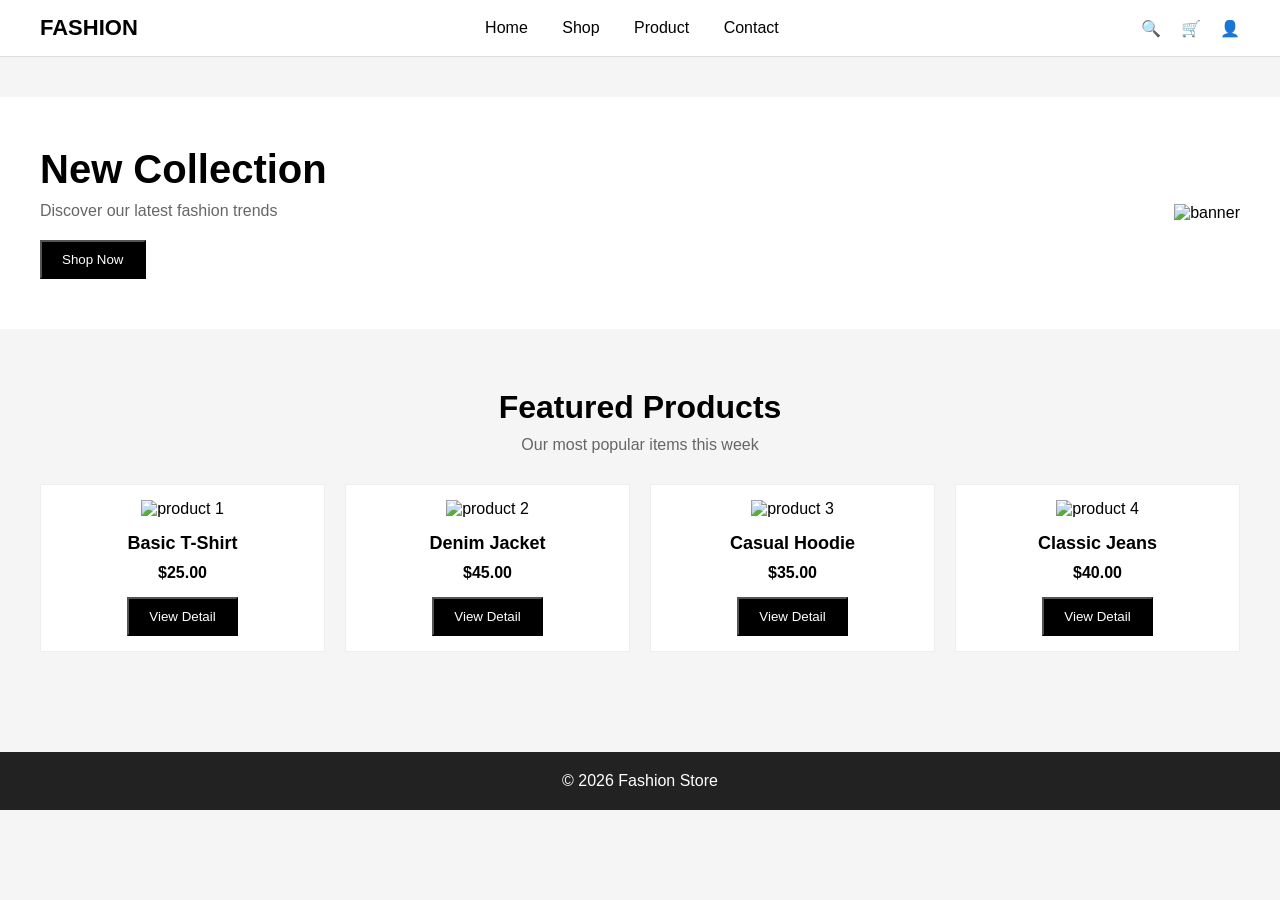
==== index.html @ ae7adffc "add featured products section on homepage" ====
<!DOCTYPE html>
<html lang="en">
<head>
  <meta charset="UTF-8">
  <meta name="viewport" content="width=device-width, initial-scale=1.0">
  <title>Fashion Store</title>

  <!-- CSS -->
  <link rel="stylesheet" href="./assets/css/base.css">
  <link rel="stylesheet" href="./assets/css/style.css">
  <link rel="stylesheet" href="./assets/css/user.css">
</head>

<body>

  <!-- HEADER -->
  <header class="header">
    <div class="container header-inner">
      <div class="logo">FASHION</div>

      <nav class="nav">
        <a href="#">Home</a>
        <a href="#">Shop</a>
        <a href="#">Product</a>
        <a href="#">Contact</a>
      </nav>

      <div class="header-actions">
        <span>🔍</span>
        <span>🛒</span>
        <span>👤</span>
      </div>
    </div>
  </header>

  <!-- MAIN -->
  <main class="main">

  <!-- HERO -->
  <section class="hero">
    <div class="container hero-inner">

      <div class="hero-text">
        <h1>New Collection</h1>
        <p>Discover our latest fashion trends</p>
        <button class="btn">Shop Now</button>
      </div>

      <div class="hero-image">
        <img src="https://via.placeholder.com/500x400" alt="banner">
      </div>

    </div>
  </section>

    <!-- FEATURED PRODUCTS -->
  <section class="featured-products">
    <div class="container">
      <div class="section-header">
        <h2>Featured Products</h2>
        <p>Our most popular items this week</p>
      </div>

      <div class="product-grid">
        <div class="product-card">
          <img src="https://via.placeholder.com/250x300" alt="product 1">
          <h3>Basic T-Shirt</h3>
          <p class="price">$25.00</p>
          <button class="btn">View Detail</button>
        </div>

        <div class="product-card">
          <img src="https://via.placeholder.com/250x300" alt="product 2">
          <h3>Denim Jacket</h3>
          <p class="price">$45.00</p>
          <button class="btn">View Detail</button>
        </div>

        <div class="product-card">
          <img src="https://via.placeholder.com/250x300" alt="product 3">
          <h3>Casual Hoodie</h3>
          <p class="price">$35.00</p>
          <button class="btn">View Detail</button>
        </div>

        <div class="product-card">
          <img src="https://via.placeholder.com/250x300" alt="product 4">
          <h3>Classic Jeans</h3>
          <p class="price">$40.00</p>
          <button class="btn">View Detail</button>
        </div>
      </div>
    </div>
  </section>

</main>

  <!-- FOOTER -->
  <footer class="footer">
    <div class="container">
      <p>© 2026 Fashion Store</p>
    </div>
  </footer>

  <!-- JS -->
  <script src="./assets/js/main.js"></script>

</body>
</html>
---- assets/css/base.css ----
* {
  margin: 0;
  padding: 0;
  box-sizing: border-box;
}

body {
  font-family: Arial, sans-serif;
  background: #f5f5f5;
}

.container {
  width: 1200px;
  margin: 0 auto;
}

a {
  text-decoration: none;
  color: inherit;
}
---- assets/css/style.css ----
/* HEADER */
.header {
  background: #fff;
  border-bottom: 1px solid #ddd;
}

.header-inner {
  display: flex;
  justify-content: space-between;
  align-items: center;
  padding: 15px 0;
}

.logo {
  font-weight: bold;
  font-size: 22px;
}

.nav a {
  margin: 0 15px;
  font-weight: 500;
}

.header-actions span {
  margin-left: 15px;
  cursor: pointer;
}

/* MAIN */
.main {
  min-height: 500px;
  padding: 40px 0;
}

/* FOOTER */
.footer {
  background: #222;
  color: #fff;
  text-align: center;
  padding: 20px 0;
}
---- assets/css/user.css ----
.hero {
  background: #fff;
  padding: 50px 0;
}

.hero-inner {
  display: flex;
  align-items: center;
  justify-content: space-between;
}

.hero-text h1 {
  font-size: 40px;
  margin-bottom: 10px;
}

.hero-text p {
  margin-bottom: 20px;
  color: #666;
}

.btn {
  padding: 10px 20px;
  background: black;
  color: white;
}

.hero-image img {
  width: 400px;
}

.featured-products {
  padding: 60px 0;
}

.section-header {
  text-align: center;
  margin-bottom: 30px;
}

.section-header h2 {
  font-size: 32px;
  margin-bottom: 10px;
}

.section-header p {
  color: #666;
}

.product-grid {
  display: grid;
  grid-template-columns: repeat(4, 1fr);
  gap: 20px;
}

.product-card {
  background: #fff;
  padding: 15px;
  text-align: center;
  border: 1px solid #eee;
}

.product-card img {
  width: 100%;
  margin-bottom: 15px;
}

.product-card h3 {
  font-size: 18px;
  margin-bottom: 10px;
}

.price {
  margin-bottom: 15px;
  font-weight: bold;
}
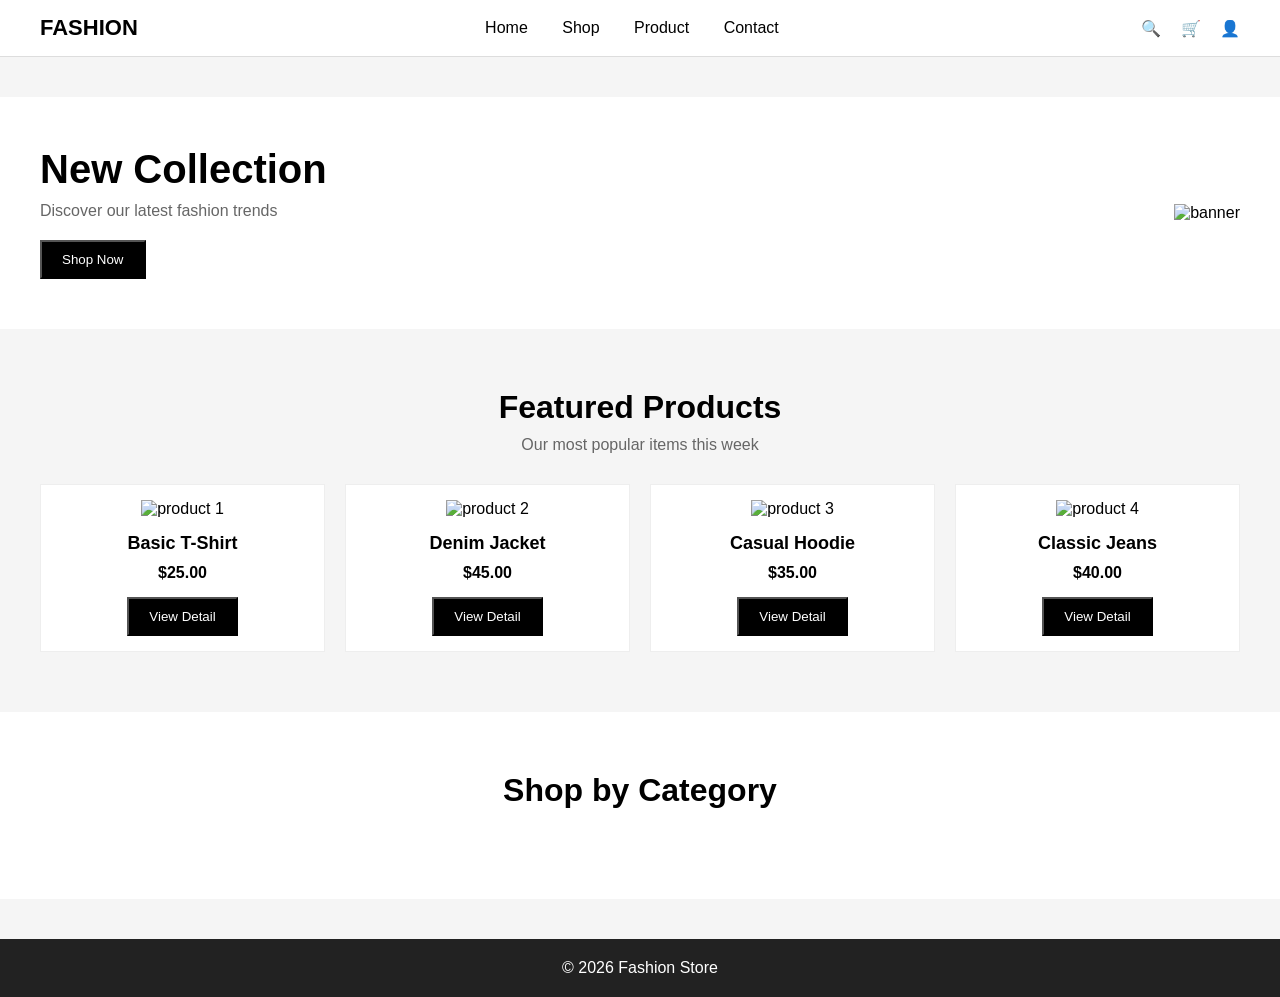
==== commit a91713bc: "add category section homepage" ====
--- a/index.html
+++ b/index.html
@@ -93,6 +93,41 @@
     </div>
   </section>
 
+  <!-- CATEGORY -->
+<section class="category">
+  <div class="container">
+
+    <div class="section-header">
+      <h2>Shop by Category</h2>
+    </div>
+
+    <div class="category-grid">
+
+      <div class="category-card">
+        <img src="https://via.placeholder.com/300x200" alt="">
+        <h3>Men</h3>
+      </div>
+
+      <div class="category-card">
+        <img src="https://via.placeholder.com/300x200" alt="">
+        <h3>Women</h3>
+      </div>
+
+      <div class="category-card">
+        <img src="https://via.placeholder.com/300x200" alt="">
+        <h3>Accessories</h3>
+      </div>
+
+      <div class="category-card">
+        <img src="https://via.placeholder.com/300x200" alt="">
+        <h3>Shoes</h3>
+      </div>
+
+    </div>
+
+  </div>
+</section>
+
 </main>
 
   <!-- FOOTER -->
--- a/assets/css/user.css
+++ b/assets/css/user.css
@@ -73,4 +73,33 @@
 .price {
   margin-bottom: 15px;
   font-weight: bold;
+}
+
+.category {
+  padding: 60px 0;
+  background: #fff;
+}
+
+.category-grid {
+  display: grid;
+  grid-template-columns: repeat(4, 1fr);
+  gap: 20px;
+}
+
+.category-card {
+  position: relative;
+  overflow: hidden;
+}
+
+.category-card img {
+  width: 100%;
+  display: block;
+}
+
+.category-card h3 {
+  position: absolute;
+  bottom: 10px;
+  left: 10px;
+  color: white;
+  font-size: 20px;
 }
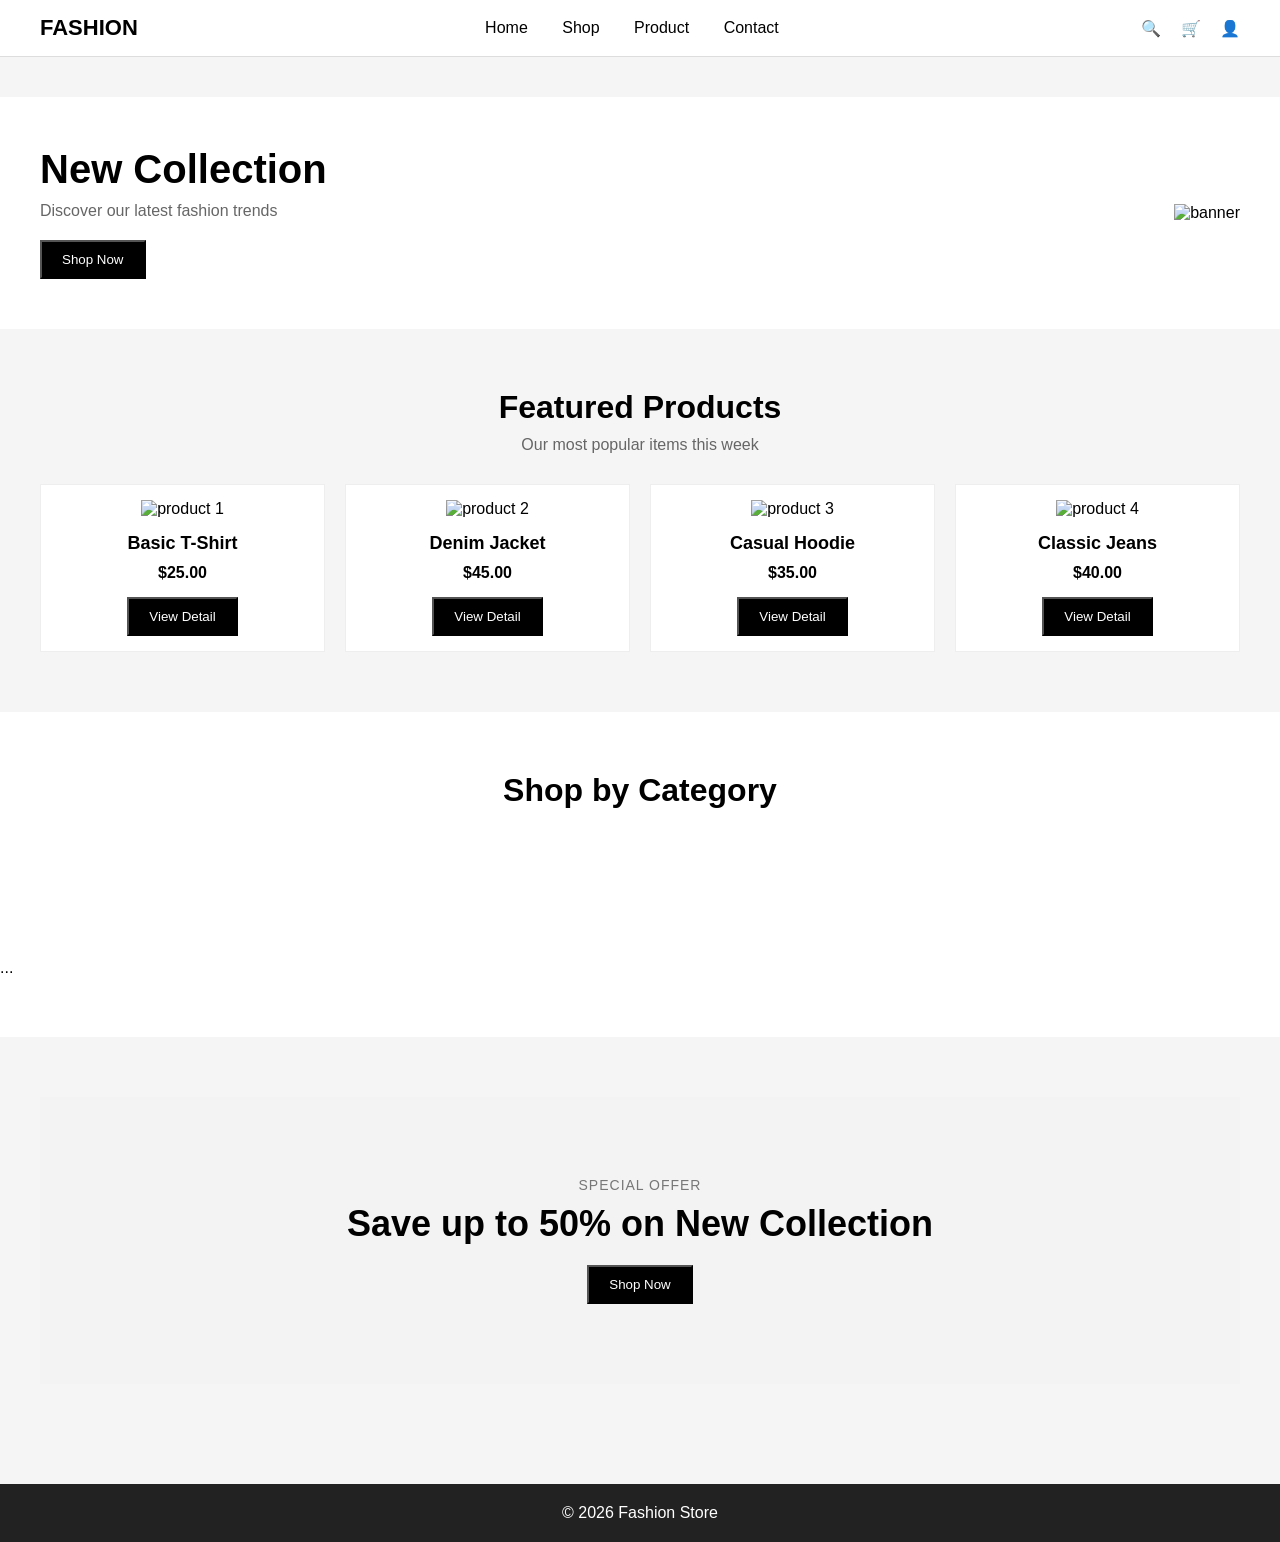
==== commit c5cc720f: "add promo banner section homepage" ====
--- a/index.html
+++ b/index.html
@@ -128,6 +128,23 @@
   </div>
 </section>
 
+<section class="category">
+  ...
+</section>
+
+<!-- PROMO BANNER -->
+<section class="promo-banner">
+  <div class="container">
+    <div class="promo-banner-inner">
+      <div class="promo-text">
+        <p class="promo-subtitle">Special Offer</p>
+        <h2>Save up to 50% on New Collection</h2>
+        <button class="btn">Shop Now</button>
+      </div>
+    </div>
+  </div>
+</section>
+
 </main>
 
   <!-- FOOTER -->
--- a/assets/css/user.css
+++ b/assets/css/user.css
@@ -102,4 +102,27 @@
   left: 10px;
   color: white;
   font-size: 20px;
+}
+
+.promo-banner {
+  padding: 60px 0;
+}
+
+.promo-banner-inner {
+  background: #f3f3f3;
+  padding: 80px 60px;
+  text-align: center;
+}
+
+.promo-subtitle {
+  color: #777;
+  margin-bottom: 10px;
+  font-size: 14px;
+  text-transform: uppercase;
+  letter-spacing: 1px;
+}
+
+.promo-banner h2 {
+  font-size: 36px;
+  margin-bottom: 20px;
 }
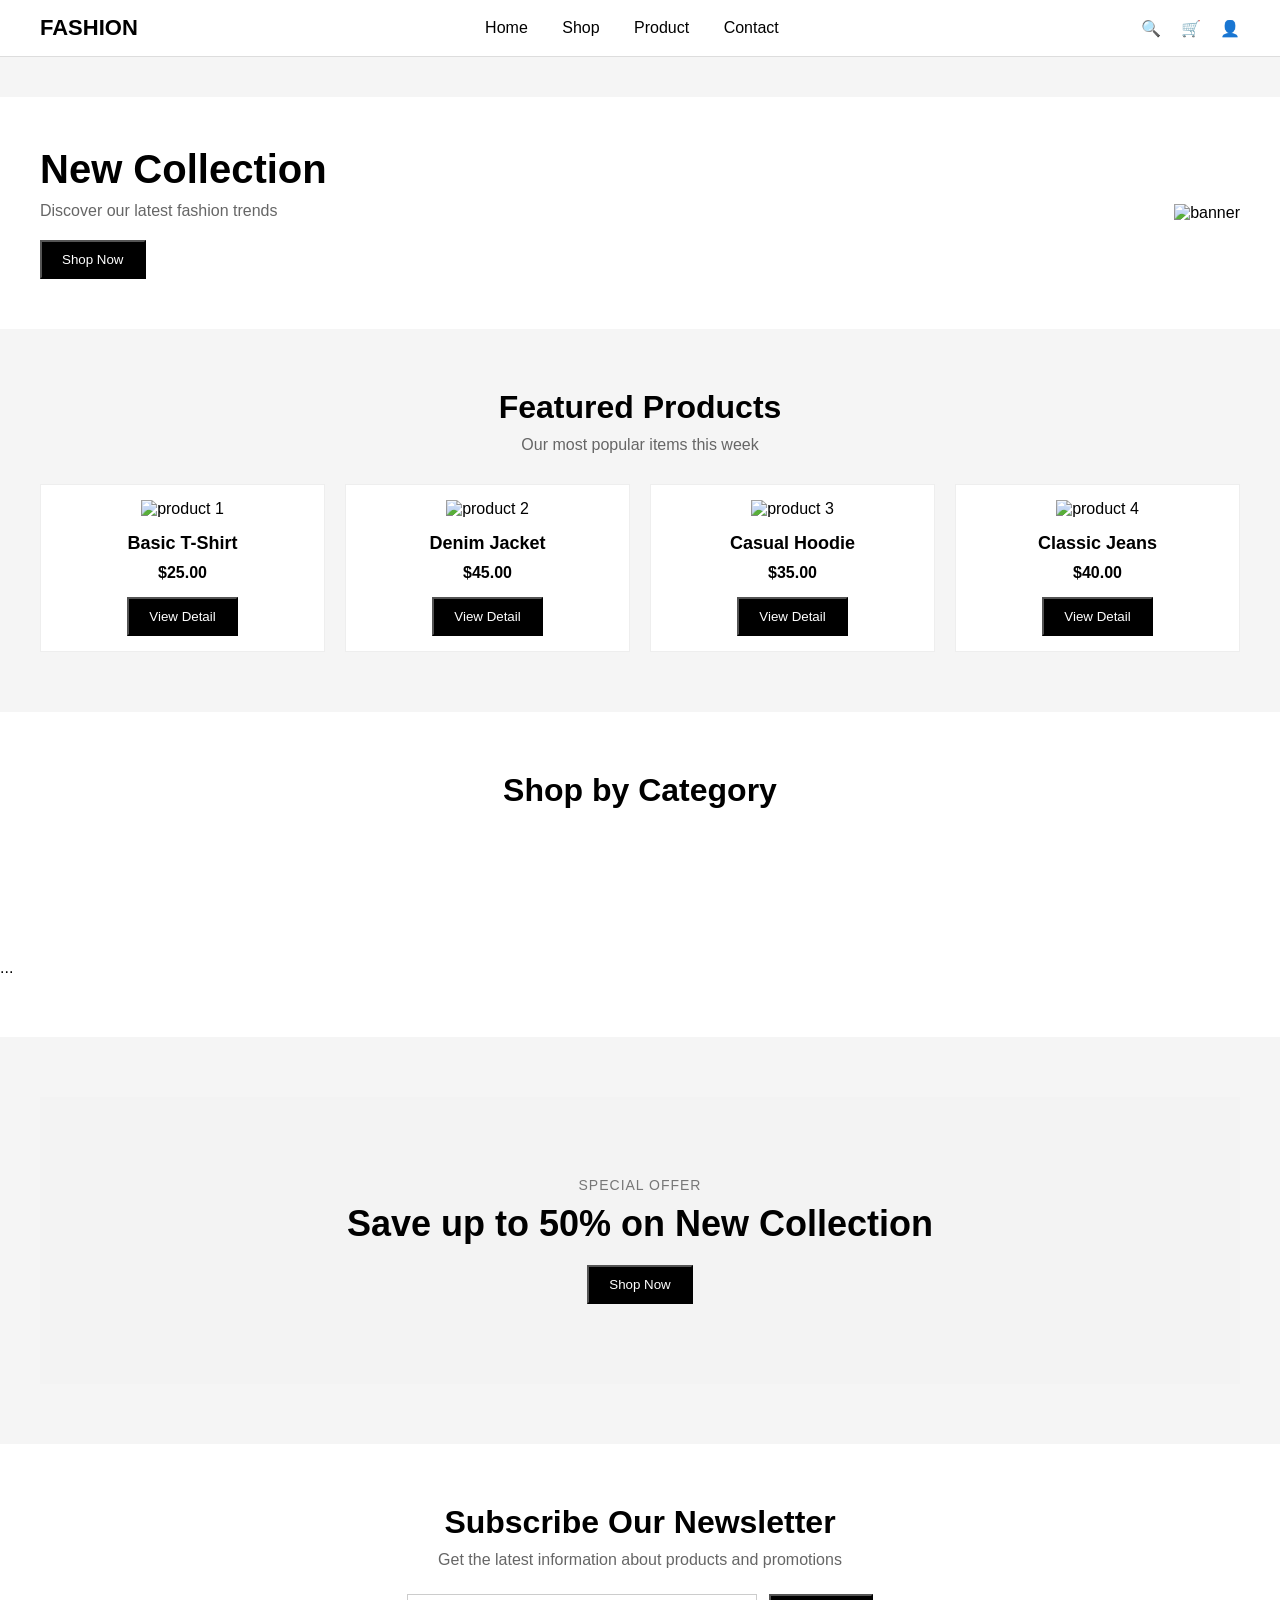
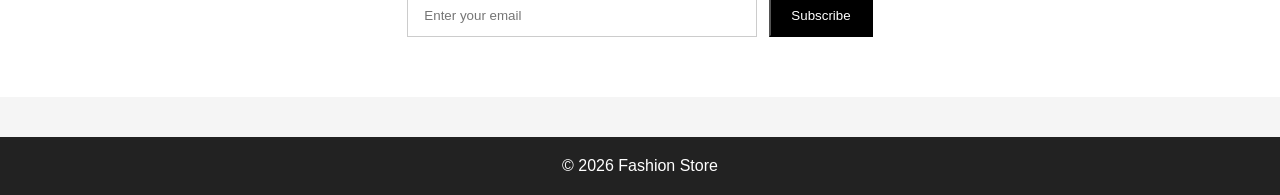
==== commit f1b6223f: "add newsletter section homepage" ====
--- a/index.html
+++ b/index.html
@@ -145,6 +145,21 @@
   </div>
 </section>
 
+<!-- NEWSLETTER -->
+<section class="newsletter">
+  <div class="container">
+    <div class="newsletter-inner">
+      <h2>Subscribe Our Newsletter</h2>
+      <p>Get the latest information about products and promotions</p>
+
+      <form class="newsletter-form">
+        <input type="email" placeholder="Enter your email">
+        <button type="submit" class="btn">Subscribe</button>
+      </form>
+    </div>
+  </div>
+</section>
+
 </main>
 
   <!-- FOOTER -->
--- a/assets/css/user.css
+++ b/assets/css/user.css
@@ -125,4 +125,42 @@
 .promo-banner h2 {
   font-size: 36px;
   margin-bottom: 20px;
+}
+
+.newsletter {
+  padding: 60px 0;
+  background: #fff;
+}
+
+.newsletter-inner {
+  text-align: center;
+  max-width: 700px;
+  margin: 0 auto;
+}
+
+.newsletter-inner h2 {
+  font-size: 32px;
+  margin-bottom: 10px;
+}
+
+.newsletter-inner p {
+  color: #666;
+  margin-bottom: 25px;
+}
+
+.newsletter-form {
+  display: flex;
+  justify-content: center;
+  gap: 12px;
+}
+
+.newsletter-form input {
+  width: 350px;
+  padding: 12px 16px;
+  border: 1px solid #ccc;
+  outline: none;
+}
+
+.newsletter-form .btn {
+  padding: 12px 20px;
 }
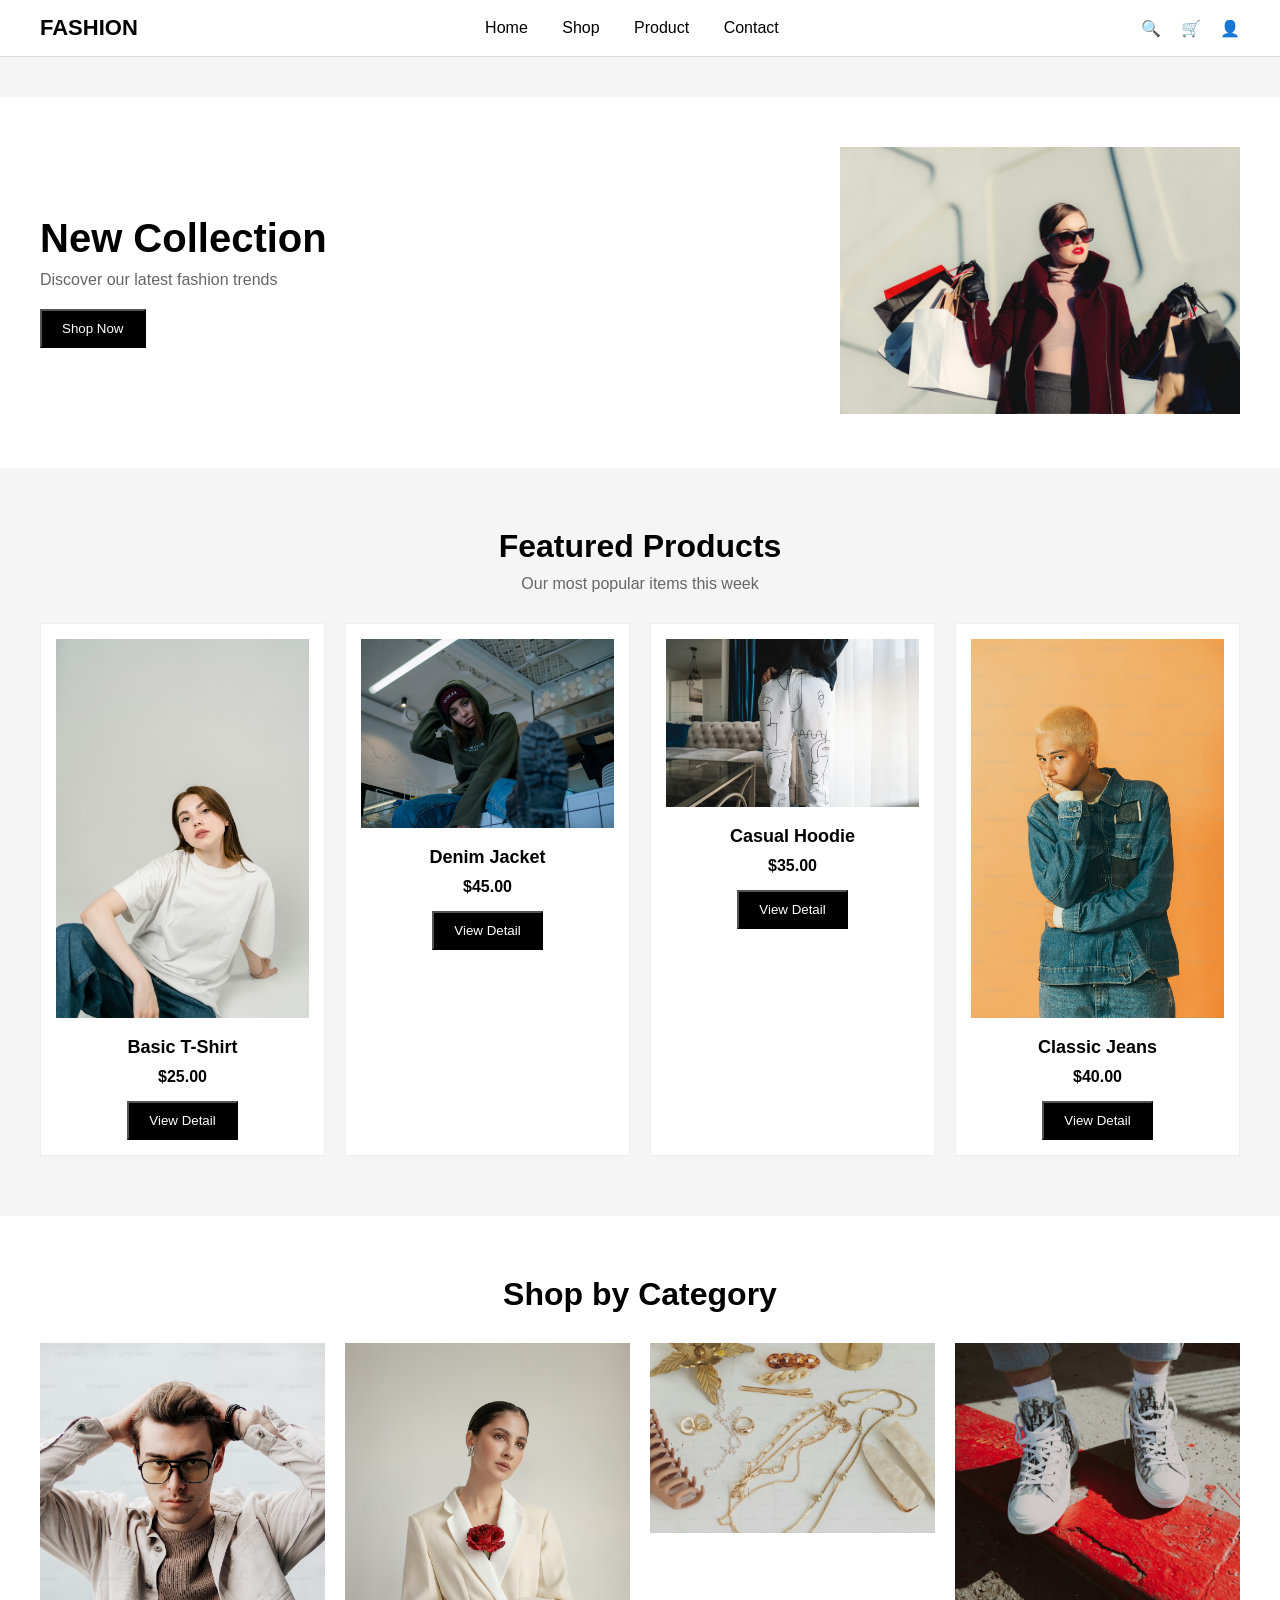
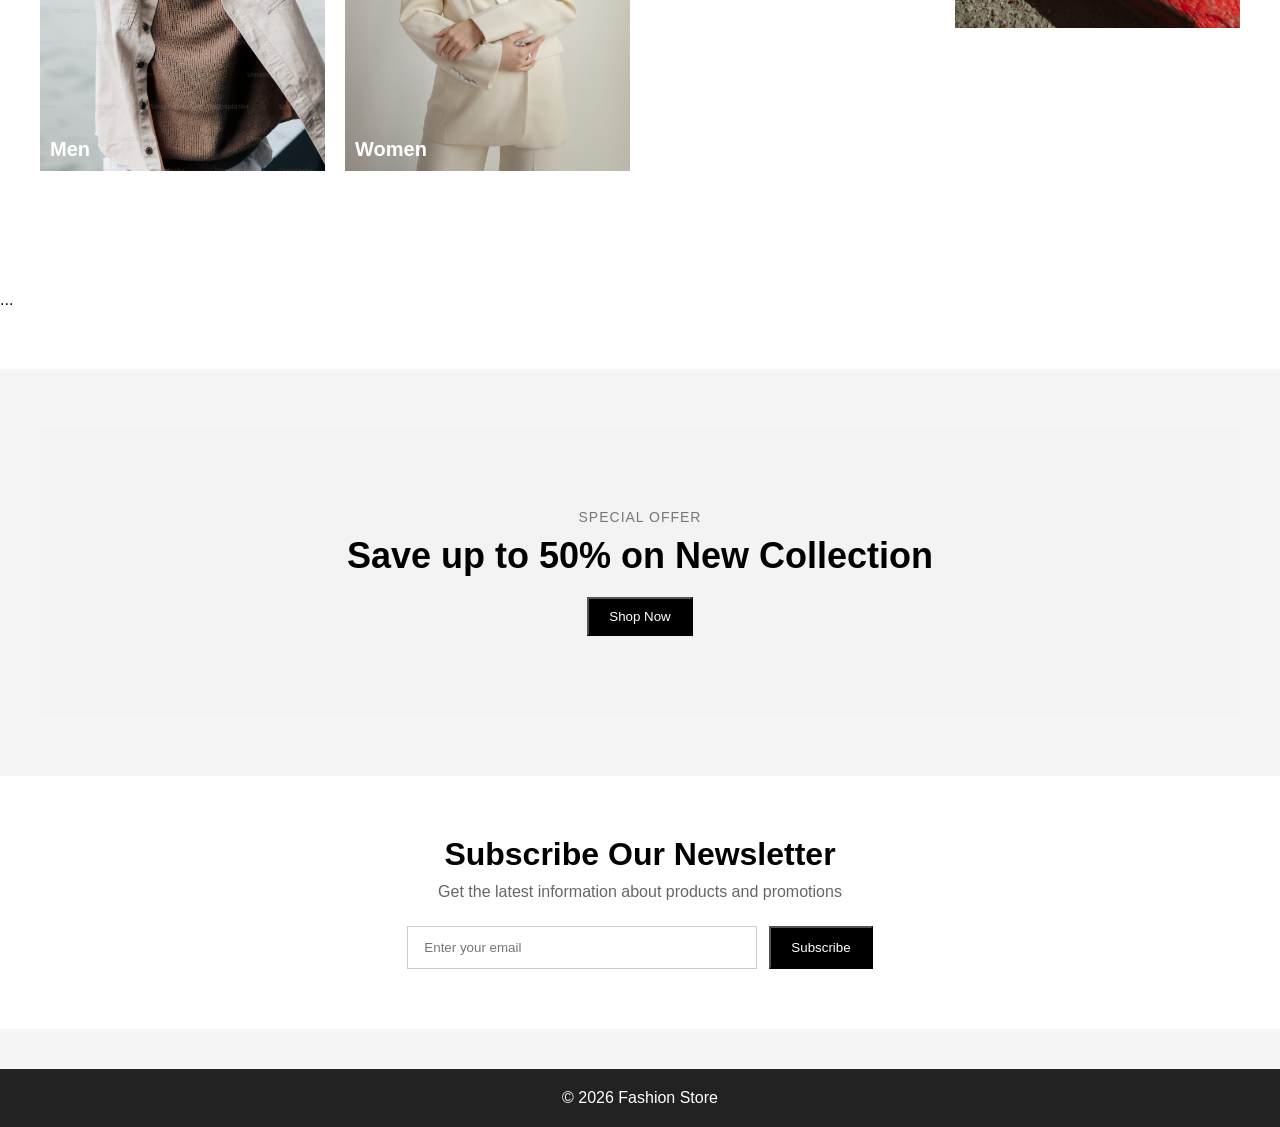
==== commit db3e1540: "replace placeholder images with local images" ====
--- a/index.html
+++ b/index.html
@@ -47,7 +47,7 @@
       </div>
 
       <div class="hero-image">
-        <img src="https://via.placeholder.com/500x400" alt="banner">
+        <img src="./assets/images/banners/hero-banner.jpg" alt="banner">
       </div>
 
     </div>
@@ -63,28 +63,28 @@
 
       <div class="product-grid">
         <div class="product-card">
-          <img src="https://via.placeholder.com/250x300" alt="product 1">
+          <img src="./assets/images/products/product-1.jpg" alt="product 1">
           <h3>Basic T-Shirt</h3>
           <p class="price">$25.00</p>
           <button class="btn">View Detail</button>
         </div>
 
         <div class="product-card">
-          <img src="https://via.placeholder.com/250x300" alt="product 2">
+          <img src="./assets/images/products/product-2.jpg" alt="product 2">
           <h3>Denim Jacket</h3>
           <p class="price">$45.00</p>
           <button class="btn">View Detail</button>
         </div>
 
         <div class="product-card">
-          <img src="https://via.placeholder.com/250x300" alt="product 3">
+          <img src="./assets/images/products/product-3.jpg" alt="product 3">
           <h3>Casual Hoodie</h3>
           <p class="price">$35.00</p>
           <button class="btn">View Detail</button>
         </div>
 
         <div class="product-card">
-          <img src="https://via.placeholder.com/250x300" alt="product 4">
+          <img src="./assets/images/products/product-4.jpg" alt="product 4">
           <h3>Classic Jeans</h3>
           <p class="price">$40.00</p>
           <button class="btn">View Detail</button>
@@ -104,22 +104,22 @@
     <div class="category-grid">
 
       <div class="category-card">
-        <img src="https://via.placeholder.com/300x200" alt="">
+        <img src="./assets/images/banners/cat-men.jpg" alt="Men">
         <h3>Men</h3>
       </div>
 
       <div class="category-card">
-        <img src="https://via.placeholder.com/300x200" alt="">
+        <img src="./assets/images/banners/cat-women.jpg" alt="Women">
         <h3>Women</h3>
       </div>
 
       <div class="category-card">
-        <img src="https://via.placeholder.com/300x200" alt="">
+        <img src="./assets/images/banners/cat-accessories.jpg" alt="Accessories">
         <h3>Accessories</h3>
       </div>
 
       <div class="category-card">
-        <img src="https://via.placeholder.com/300x200" alt="">
+        <img src="./assets/images/banners/cat-shoes.jpg" alt="Shoes">
         <h3>Shoes</h3>
       </div>
 
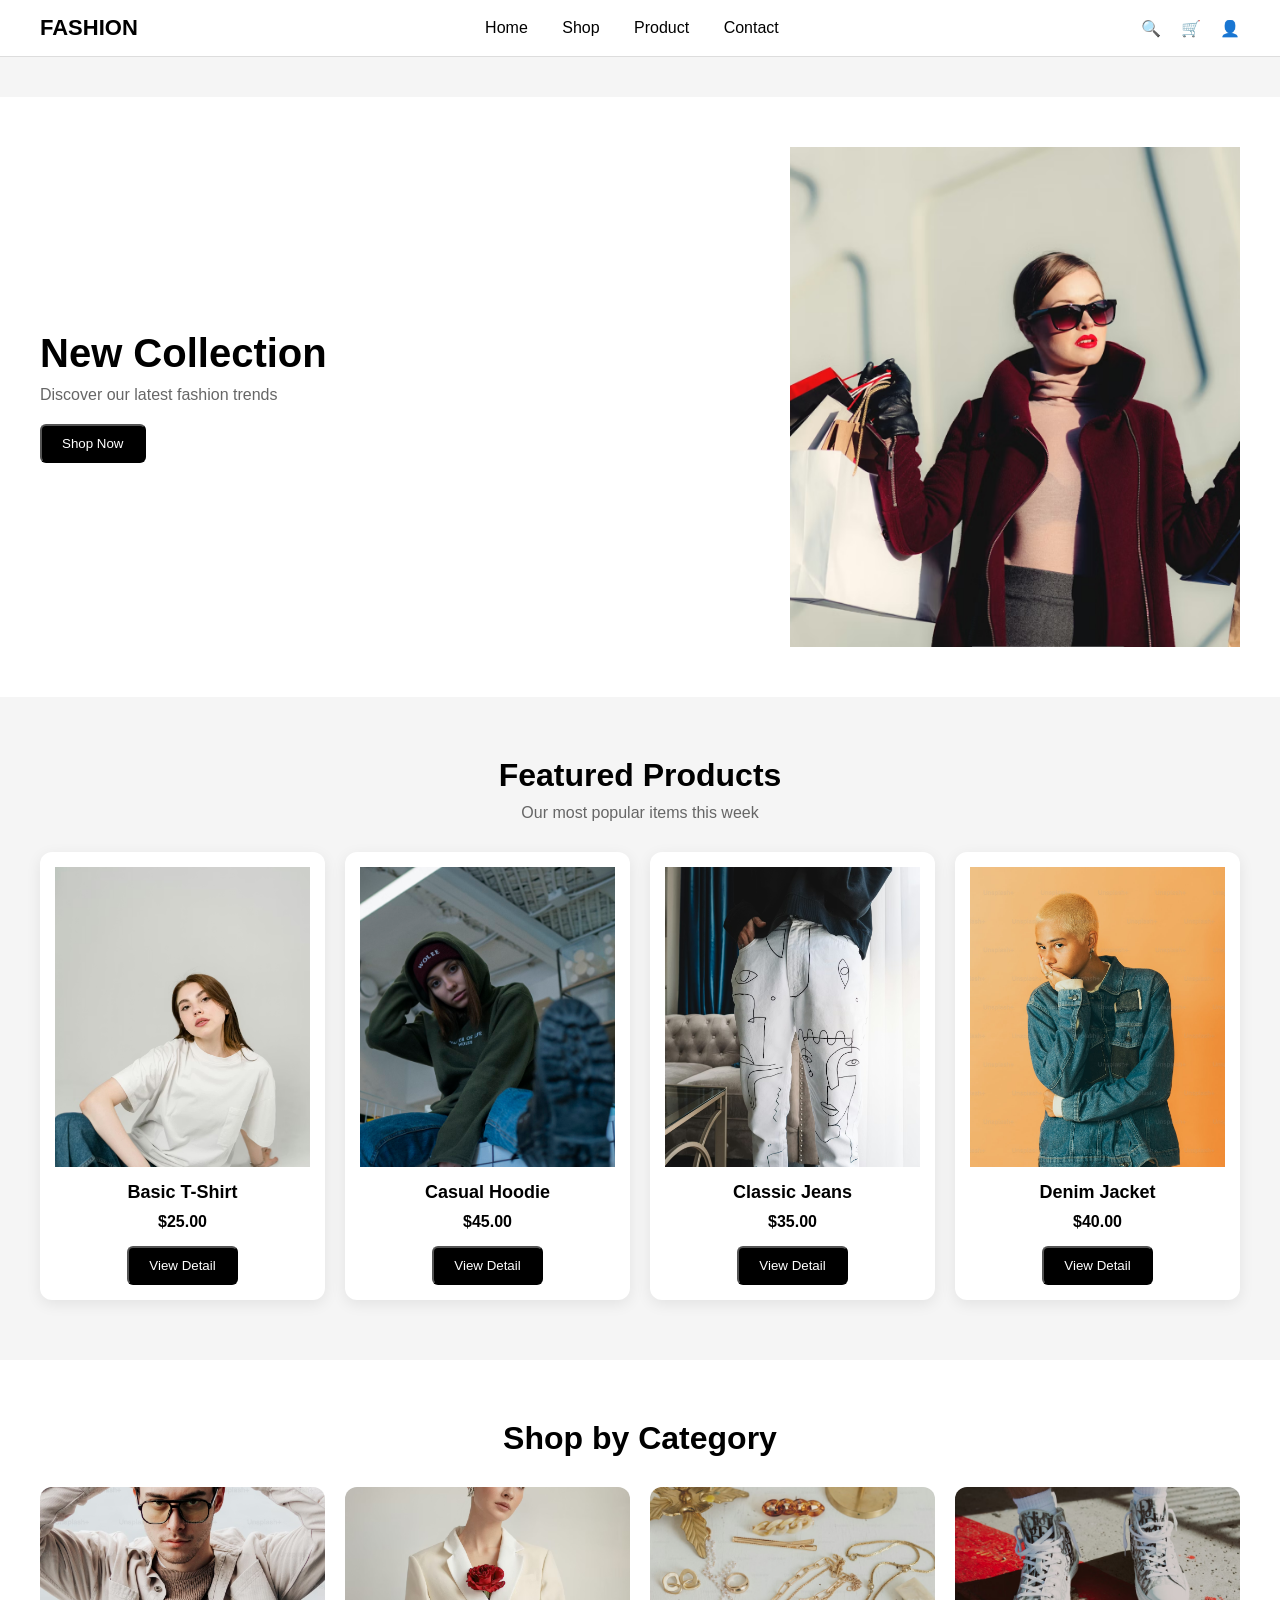
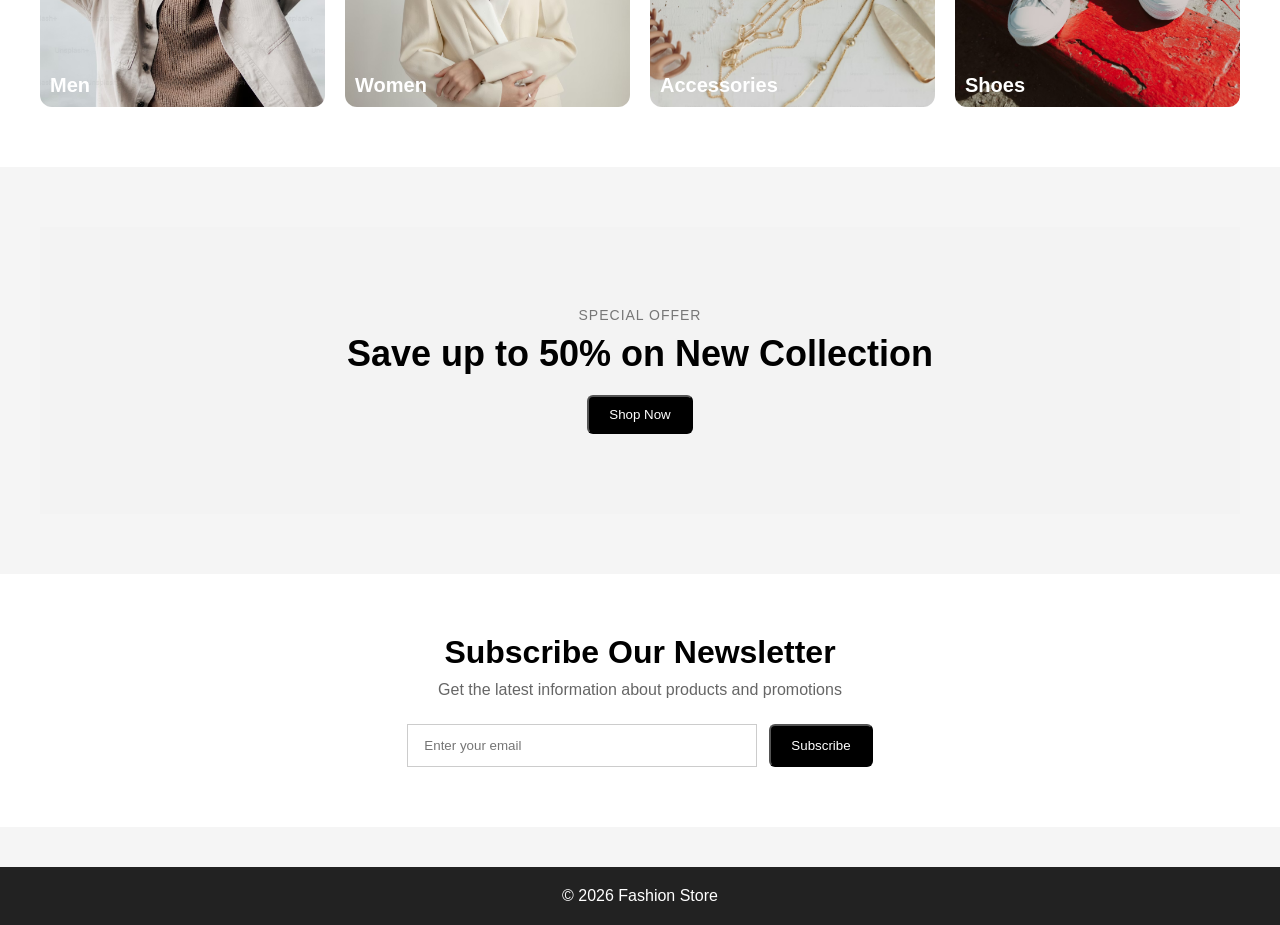
==== commit c10b79e7: "fix products page structure" ====
--- a/index.html
+++ b/index.html
@@ -71,21 +71,21 @@
 
         <div class="product-card">
           <img src="./assets/images/products/product-2.jpg" alt="product 2">
-          <h3>Denim Jacket</h3>
+          <h3>Casual Hoodie</h3>
           <p class="price">$45.00</p>
           <button class="btn">View Detail</button>
         </div>
 
         <div class="product-card">
           <img src="./assets/images/products/product-3.jpg" alt="product 3">
-          <h3>Casual Hoodie</h3>
+          <h3>Classic Jeans</h3>
           <p class="price">$35.00</p>
           <button class="btn">View Detail</button>
         </div>
 
         <div class="product-card">
           <img src="./assets/images/products/product-4.jpg" alt="product 4">
-          <h3>Classic Jeans</h3>
+          <h3>Denim Jacket</h3>
           <p class="price">$40.00</p>
           <button class="btn">View Detail</button>
         </div>
@@ -126,10 +126,6 @@
     </div>
 
   </div>
-</section>
-
-<section class="category">
-  ...
 </section>
 
 <!-- PROMO BANNER -->
--- a/assets/css/user.css
+++ b/assets/css/user.css
@@ -23,10 +23,19 @@
   padding: 10px 20px;
   background: black;
   color: white;
+  border-radius: 6px;
+  transition: 0.3s;
+}
+
+.btn:hover {
+  background: #333;
 }
 
 .hero-image img {
-  width: 400px;
+  width: 450px;
+  height: 500px;
+  object-fit: cover;
+  display: block;
 }
 
 .featured-products {
@@ -57,11 +66,20 @@
   background: #fff;
   padding: 15px;
   text-align: center;
-  border: 1px solid #eee;
+  border-radius: 12px;
+  box-shadow: 0 4px 15px rgba(0,0,0,0.08);
+  transition: 0.3s;
+}
+
+.product-card:hover {
+  transform: translateY(-5px);
 }
 
 .product-card img {
   width: 100%;
+  height: 300px;
+  object-fit: cover;
+  display: block;
   margin-bottom: 15px;
 }
 
@@ -89,10 +107,22 @@
 .category-card {
   position: relative;
   overflow: hidden;
+  border-radius: 12px;
+  cursor: pointer;
+}
+
+.category-card img {
+  transition: 0.4s;
+}
+
+.category-card:hover img {
+  transform: scale(1.05);
 }
 
 .category-card img {
   width: 100%;
+  height: 220px;
+  object-fit: cover;
   display: block;
 }
 
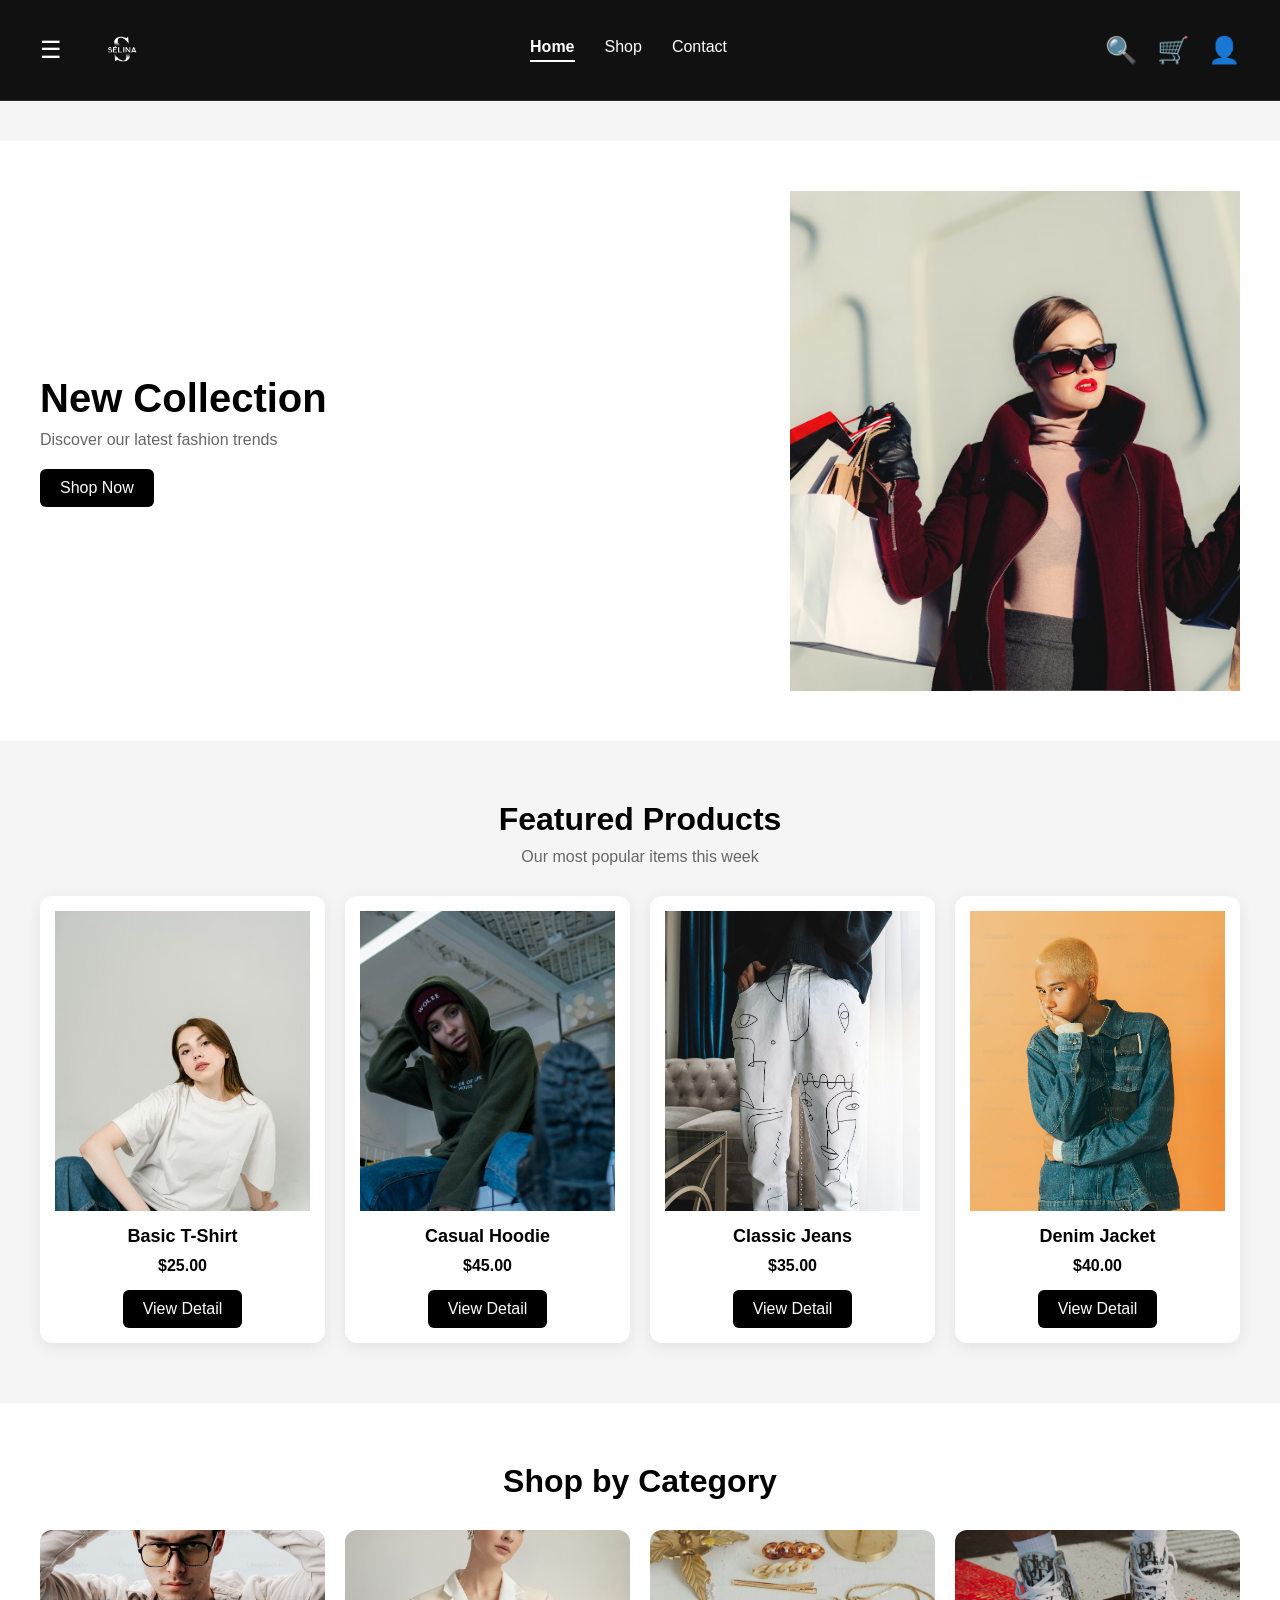
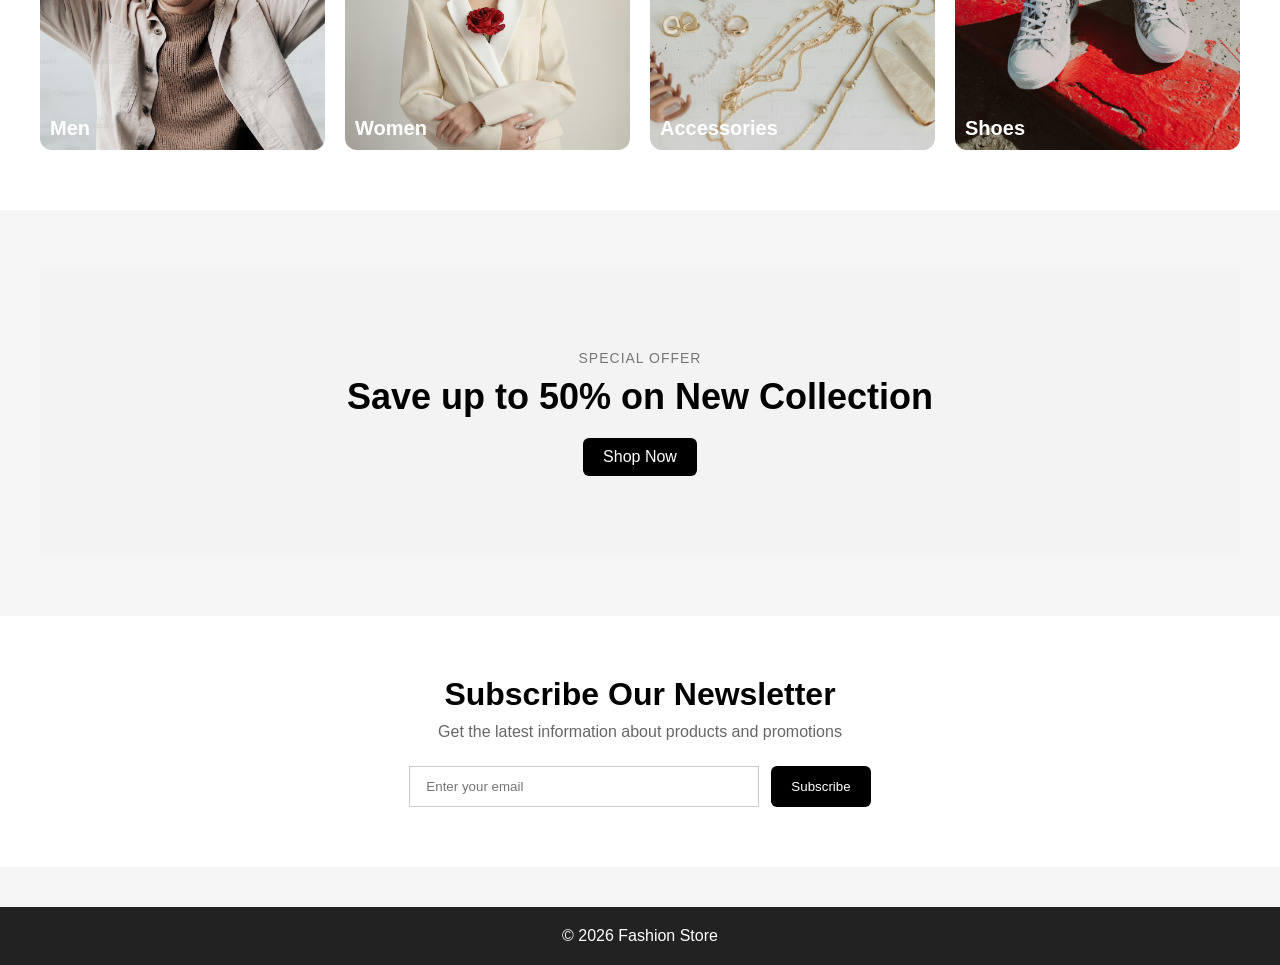
==== commit 66108620: "update: header black, logo, sidebar toggle, contact page" ====
--- a/index.html
+++ b/index.html
@@ -1,172 +1,224 @@
-<!DOCTYPE html>
+<!doctype html>
 <html lang="en">
-<head>
-  <meta charset="UTF-8">
-  <meta name="viewport" content="width=device-width, initial-scale=1.0">
-  <title>Fashion Store</title>
-
-  <!-- CSS -->
-  <link rel="stylesheet" href="./assets/css/base.css">
-  <link rel="stylesheet" href="./assets/css/style.css">
-  <link rel="stylesheet" href="./assets/css/user.css">
-</head>
-
-<body>
-
-  <!-- HEADER -->
-  <header class="header">
-    <div class="container header-inner">
-      <div class="logo">FASHION</div>
-
-      <nav class="nav">
-        <a href="#">Home</a>
-        <a href="#">Shop</a>
-        <a href="#">Product</a>
-        <a href="#">Contact</a>
-      </nav>
-
-      <div class="header-actions">
-        <span>🔍</span>
-        <span>🛒</span>
-        <span>👤</span>
-      </div>
-    </div>
-  </header>
-
-  <!-- MAIN -->
-  <main class="main">
-
-  <!-- HERO -->
-  <section class="hero">
-    <div class="container hero-inner">
-
-      <div class="hero-text">
-        <h1>New Collection</h1>
-        <p>Discover our latest fashion trends</p>
-        <button class="btn">Shop Now</button>
-      </div>
-
-      <div class="hero-image">
-        <img src="./assets/images/banners/hero-banner.jpg" alt="banner">
-      </div>
-
-    </div>
-  </section>
-
-    <!-- FEATURED PRODUCTS -->
-  <section class="featured-products">
-    <div class="container">
-      <div class="section-header">
-        <h2>Featured Products</h2>
-        <p>Our most popular items this week</p>
-      </div>
-
-      <div class="product-grid">
-        <div class="product-card">
-          <img src="./assets/images/products/product-1.jpg" alt="product 1">
-          <h3>Basic T-Shirt</h3>
-          <p class="price">$25.00</p>
-          <button class="btn">View Detail</button>
-        </div>
-
-        <div class="product-card">
-          <img src="./assets/images/products/product-2.jpg" alt="product 2">
-          <h3>Casual Hoodie</h3>
-          <p class="price">$45.00</p>
-          <button class="btn">View Detail</button>
-        </div>
-
-        <div class="product-card">
-          <img src="./assets/images/products/product-3.jpg" alt="product 3">
-          <h3>Classic Jeans</h3>
-          <p class="price">$35.00</p>
-          <button class="btn">View Detail</button>
-        </div>
-
-        <div class="product-card">
-          <img src="./assets/images/products/product-4.jpg" alt="product 4">
-          <h3>Denim Jacket</h3>
-          <p class="price">$40.00</p>
-          <button class="btn">View Detail</button>
-        </div>
-      </div>
-    </div>
-  </section>
-
-  <!-- CATEGORY -->
-<section class="category">
-  <div class="container">
-
-    <div class="section-header">
-      <h2>Shop by Category</h2>
-    </div>
-
-    <div class="category-grid">
-
-      <div class="category-card">
-        <img src="./assets/images/banners/cat-men.jpg" alt="Men">
-        <h3>Men</h3>
-      </div>
-
-      <div class="category-card">
-        <img src="./assets/images/banners/cat-women.jpg" alt="Women">
-        <h3>Women</h3>
-      </div>
-
-      <div class="category-card">
-        <img src="./assets/images/banners/cat-accessories.jpg" alt="Accessories">
-        <h3>Accessories</h3>
-      </div>
-
-      <div class="category-card">
-        <img src="./assets/images/banners/cat-shoes.jpg" alt="Shoes">
-        <h3>Shoes</h3>
-      </div>
-
-    </div>
-
-  </div>
-</section>
-
-<!-- PROMO BANNER -->
-<section class="promo-banner">
-  <div class="container">
-    <div class="promo-banner-inner">
-      <div class="promo-text">
-        <p class="promo-subtitle">Special Offer</p>
-        <h2>Save up to 50% on New Collection</h2>
-        <button class="btn">Shop Now</button>
-      </div>
-    </div>
-  </div>
-</section>
-
-<!-- NEWSLETTER -->
-<section class="newsletter">
-  <div class="container">
-    <div class="newsletter-inner">
-      <h2>Subscribe Our Newsletter</h2>
-      <p>Get the latest information about products and promotions</p>
-
-      <form class="newsletter-form">
-        <input type="email" placeholder="Enter your email">
-        <button type="submit" class="btn">Subscribe</button>
-      </form>
-    </div>
-  </div>
-</section>
-
-</main>
-
-  <!-- FOOTER -->
-  <footer class="footer">
-    <div class="container">
-      <p>© 2026 Fashion Store</p>
-    </div>
-  </footer>
-
-  <!-- JS -->
-  <script src="./assets/js/main.js"></script>
-
-</body>
-</html>+  <head>
+    <meta charset="UTF-8" />
+    <meta name="viewport" content="width=device-width, initial-scale=1.0" />
+    <title>Fashion Store</title>
+
+    <link rel="stylesheet" href="./assets/css/base.css" />
+    <link rel="stylesheet" href="./assets/css/style.css" />
+    <link rel="stylesheet" href="./assets/css/user.css" />
+  </head>
+  <body>
+    <!-- SIDEBAR OVERLAY -->
+    <div
+      class="sidebar-overlay"
+      id="sidebarOverlay"
+      onclick="closeSidebar()"
+    ></div>
+
+    <!-- SIDEBAR -->
+    <aside class="shop-sidebar hidden-sidebar" id="sidebar">
+      <div class="sidebar-top">
+        <h3>Filter</h3>
+        <span class="close-sidebar" onclick="closeSidebar()">✕</span>
+      </div>
+
+      <div class="filter-box">
+        <h3>Category</h3>
+        <ul>
+          <li><a href="#">Men</a></li>
+          <li><a href="#">Women</a></li>
+          <li><a href="#">Accessories</a></li>
+          <li><a href="#">Shoes</a></li>
+        </ul>
+      </div>
+
+      <div class="filter-box">
+        <h3>Price</h3>
+        <ul>
+          <li><a href="#">Under $30</a></li>
+          <li><a href="#">$30 - $50</a></li>
+          <li><a href="#">Over $50</a></li>
+        </ul>
+      </div>
+
+      <div class="filter-box">
+        <h3>Collection</h3>
+        <ul>
+          <li><a href="#">New Arrival</a></li>
+          <li><a href="#">Best Seller</a></li>
+          <li><a href="#">Sale</a></li>
+        </ul>
+      </div>
+
+      <div class="filter-box">
+        <h3>Member</h3>
+        <ul>
+          <li><a href="#">Member Exclusive</a></li>
+          <li><a href="#">Limited Edition</a></li>
+        </ul>
+      </div>
+    </aside>
+
+    <!-- HEADER -->
+    <header class="header">
+      <div class="container header-inner">
+        <div class="header-left">
+          <span class="menu-toggle" onclick="openSidebar()">☰</span>
+          <div class="logo">
+            <img src="./assets/images/logo.png" alt="SÉLINA logo" />
+          </div>
+        </div>
+
+        <nav class="nav">
+          <a href="./index.html" class="active">Home</a>
+          <a href="./pages/user/products.html">Shop</a>
+          <a href="./pages/user/contact.html">Contact</a>
+        </nav>
+
+        <div class="header-actions">
+          <span>🔍</span>
+          <span>🛒</span>
+          <span>👤</span>
+        </div>
+      </div>
+    </header>
+
+    <!-- MAIN -->
+    <main class="main">
+      <section class="hero">
+        <div class="container hero-inner">
+          <div class="hero-text">
+            <h1>New Collection</h1>
+            <p>Discover our latest fashion trends</p>
+            <a href="./pages/user/products.html" class="btn">Shop Now</a>
+          </div>
+
+          <div class="hero-image">
+            <img src="./assets/images/banners/hero-banner.jpg" alt="banner" />
+          </div>
+        </div>
+      </section>
+
+      <section class="featured-products">
+        <div class="container">
+          <div class="section-header">
+            <h2>Featured Products</h2>
+            <p>Our most popular items this week</p>
+          </div>
+
+          <div class="product-grid">
+            <div class="product-card">
+              <img
+                src="./assets/images/products/product-1.jpg"
+                alt="product 1"
+              />
+              <h3>Basic T-Shirt</h3>
+              <p class="price">$25.00</p>
+              <a href="./pages/user/products.html" class="btn">View Detail</a>
+            </div>
+
+            <div class="product-card">
+              <img
+                src="./assets/images/products/product-2.jpg"
+                alt="product 2"
+              />
+              <h3>Casual Hoodie</h3>
+              <p class="price">$45.00</p>
+              <a href="./pages/user/products.html" class="btn">View Detail</a>
+            </div>
+
+            <div class="product-card">
+              <img
+                src="./assets/images/products/product-3.jpg"
+                alt="product 3"
+              />
+              <h3>Classic Jeans</h3>
+              <p class="price">$35.00</p>
+              <a href="./pages/user/products.html" class="btn">View Detail</a>
+            </div>
+
+            <div class="product-card">
+              <img
+                src="./assets/images/products/product-4.jpg"
+                alt="product 4"
+              />
+              <h3>Denim Jacket</h3>
+              <p class="price">$40.00</p>
+              <a href="./pages/user/products.html" class="btn">View Detail</a>
+            </div>
+          </div>
+        </div>
+      </section>
+
+      <section class="category">
+        <div class="container">
+          <div class="section-header">
+            <h2>Shop by Category</h2>
+          </div>
+
+          <div class="category-grid">
+            <div class="category-card">
+              <img src="./assets/images/banners/cat-men.jpg" alt="Men" />
+              <h3>Men</h3>
+            </div>
+
+            <div class="category-card">
+              <img src="./assets/images/banners/cat-women.jpg" alt="Women" />
+              <h3>Women</h3>
+            </div>
+
+            <div class="category-card">
+              <img
+                src="./assets/images/banners/cat-accessories.jpg"
+                alt="Accessories"
+              />
+              <h3>Accessories</h3>
+            </div>
+
+            <div class="category-card">
+              <img src="./assets/images/banners/cat-shoes.jpg" alt="Shoes" />
+              <h3>Shoes</h3>
+            </div>
+          </div>
+        </div>
+      </section>
+
+      <section class="promo-banner">
+        <div class="container">
+          <div class="promo-banner-inner">
+            <div class="promo-text">
+              <p class="promo-subtitle">Special Offer</p>
+              <h2>Save up to 50% on New Collection</h2>
+              <a href="./pages/user/products.html" class="btn">Shop Now</a>
+            </div>
+          </div>
+        </div>
+      </section>
+
+      <section class="newsletter">
+        <div class="container">
+          <div class="newsletter-inner">
+            <h2>Subscribe Our Newsletter</h2>
+            <p>Get the latest information about products and promotions</p>
+
+            <form class="newsletter-form">
+              <input type="email" placeholder="Enter your email" />
+              <button type="submit" class="btn">Subscribe</button>
+            </form>
+          </div>
+        </div>
+      </section>
+    </main>
+
+    <!-- FOOTER -->
+    <footer class="footer">
+      <div class="container">
+        <p>© 2026 Fashion Store</p>
+      </div>
+    </footer>
+
+    <script src="./assets/js/main.js"></script>
+  </body>
+</html>
--- a/assets/css/style.css
+++ b/assets/css/style.css
@@ -1,7 +1,7 @@
 /* HEADER */
 .header {
-  background: #fff;
-  border-bottom: 1px solid #ddd;
+  background: #111;
+  border-bottom: 1px solid rgba(255, 255, 255, 0.1);
 }
 
 .header-inner {
@@ -12,18 +12,41 @@
 }
 
 .logo {
-  font-weight: bold;
-  font-size: 22px;
+  font-size: 30px;
+  font-weight: 700;
+  font-family: "Palatino Linotype", "Book Antiqua", serif;
+  letter-spacing: 4px;
+  color: #fff;
+  text-transform: uppercase;
+}
+
+.nav {
+  display: flex;
+  gap: 30px;
 }
 
 .nav a {
-  margin: 0 15px;
+  text-decoration: none;
+  color: #fff;
   font-weight: 500;
+  transition: 0.3s;
+}
+
+.nav a:hover {
+  color: #ccc;
+}
+
+.nav a.active {
+  color: #fff;
+  font-weight: 700;
+  border-bottom: 2px solid #fff;
+  padding-bottom: 4px;
 }
 
 .header-actions span {
   margin-left: 15px;
   cursor: pointer;
+  color: #fff;
 }
 
 /* MAIN */
@@ -38,4 +61,4 @@
   color: #fff;
   text-align: center;
   padding: 20px 0;
-}+}
--- a/assets/css/user.css
+++ b/assets/css/user.css
@@ -7,6 +7,7 @@
   display: flex;
   align-items: center;
   justify-content: space-between;
+  gap: 40px;
 }
 
 .hero-text h1 {
@@ -20,11 +21,15 @@
 }
 
 .btn {
+  display: inline-block;
   padding: 10px 20px;
   background: black;
   color: white;
   border-radius: 6px;
   transition: 0.3s;
+  text-decoration: none;
+  border: none;
+  cursor: pointer;
 }
 
 .btn:hover {
@@ -67,7 +72,7 @@
   padding: 15px;
   text-align: center;
   border-radius: 12px;
-  box-shadow: 0 4px 15px rgba(0,0,0,0.08);
+  box-shadow: 0 4px 15px rgba(0, 0, 0, 0.08);
   transition: 0.3s;
 }
 
@@ -112,18 +117,15 @@
 }
 
 .category-card img {
-  transition: 0.4s;
-}
-
-.category-card:hover img {
-  transform: scale(1.05);
-}
-
-.category-card img {
   width: 100%;
   height: 220px;
   object-fit: cover;
   display: block;
+  transition: 0.4s;
+}
+
+.category-card:hover img {
+  transform: scale(1.05);
 }
 
 .category-card h3 {
@@ -193,4 +195,274 @@
 
 .newsletter-form .btn {
   padding: 12px 20px;
-}+}
+
+/* NAV */
+.header-inner {
+  display: flex;
+  align-items: center;
+  justify-content: space-between;
+  gap: 20px;
+}
+
+.header-left {
+  display: flex;
+  align-items: center;
+  gap: 16px;
+}
+
+.nav {
+  display: flex;
+  gap: 30px;
+}
+
+.nav a {
+  text-decoration: none;
+  color: #fff;
+  font-weight: 500;
+  transition: 0.3s;
+}
+
+.nav a:hover {
+  color: #ddd;
+}
+
+.nav a.active {
+  color: #fff;
+  font-weight: 700;
+  border-bottom: 2px solid #fff;
+  padding-bottom: 4px;
+}
+
+.menu-toggle {
+  font-size: 24px;
+  cursor: pointer;
+  color: #fff;
+  line-height: 1;
+}
+
+.header-actions span {
+  margin-left: 15px;
+  cursor: pointer;
+  font-size: 26px;
+  color: #fff;
+}
+
+/* SIDEBAR */
+.shop-sidebar {
+  width: 280px;
+  background: #fff;
+  padding: 24px;
+  z-index: 1200;
+  overflow-y: auto;
+}
+
+.hidden-sidebar {
+  position: fixed;
+  top: 0;
+  left: -320px;
+  height: 100%;
+  box-shadow: 2px 0 18px rgba(0, 0, 0, 0.12);
+  transition: left 0.3s ease;
+}
+
+.hidden-sidebar.active {
+  left: 0;
+}
+
+.sidebar-overlay {
+  position: fixed;
+  inset: 0;
+  background: rgba(0, 0, 0, 0.35);
+  opacity: 0;
+  visibility: hidden;
+  transition: 0.3s ease;
+  z-index: 1100;
+}
+
+.sidebar-overlay.active {
+  opacity: 1;
+  visibility: visible;
+}
+
+.sidebar-top {
+  display: flex;
+  justify-content: space-between;
+  align-items: center;
+  margin-bottom: 24px;
+}
+
+.close-sidebar {
+  font-size: 20px;
+  cursor: pointer;
+}
+
+.filter-box {
+  margin-bottom: 28px;
+}
+
+.filter-box:last-child {
+  margin-bottom: 0;
+}
+
+.filter-box h3 {
+  font-size: 18px;
+  margin-bottom: 14px;
+  color: #111;
+}
+
+.filter-box ul {
+  list-style: none;
+  padding: 0;
+  margin: 0;
+}
+
+.filter-box li {
+  margin-bottom: 10px;
+}
+
+.filter-box a {
+  text-decoration: none;
+  color: #555;
+  transition: 0.3s;
+}
+
+.filter-box a:hover {
+  color: #000;
+  padding-left: 4px;
+}
+
+/* PRODUCTS PAGE */
+.product-page {
+  padding: 60px 0;
+}
+
+.product-page .product-grid {
+  grid-template-columns: repeat(4, 1fr);
+}
+
+/* CONTACT PAGE */
+.contact-page {
+  padding: 60px 0;
+}
+
+.contact-layout {
+  display: flex;
+  gap: 40px;
+  margin-top: 30px;
+}
+
+.contact-info {
+  flex: 1;
+}
+
+.contact-info h3 {
+  margin-bottom: 15px;
+}
+
+.contact-info p {
+  margin-bottom: 10px;
+  color: #555;
+}
+
+.contact-form {
+  flex: 1;
+}
+
+.contact-form form {
+  display: flex;
+  flex-direction: column;
+  gap: 12px;
+}
+
+.contact-form input,
+.contact-form textarea {
+  padding: 12px;
+  border: 1px solid #ccc;
+  outline: none;
+}
+
+.contact-form textarea {
+  height: 120px;
+  resize: none;
+}
+
+/* RESPONSIVE */
+@media (max-width: 992px) {
+  .hero-inner {
+    flex-direction: column;
+  }
+
+  .product-grid,
+  .product-page .product-grid,
+  .category-grid {
+    grid-template-columns: repeat(2, 1fr);
+  }
+
+  .contact-layout {
+    flex-direction: column;
+  }
+}
+
+@media (max-width: 576px) {
+  .product-grid,
+  .product-page .product-grid,
+  .category-grid {
+    grid-template-columns: 1fr;
+  }
+
+  .newsletter-form {
+    flex-direction: column;
+  }
+
+  .newsletter-form input {
+    width: 100%;
+  }
+
+  .nav {
+    gap: 18px;
+    font-size: 14px;
+  }
+}
+
+.logo img {
+  height: 70px;
+  filter: invert(1);
+  width: auto;
+  display: block;
+  object-fit: contain;
+}
+
+.header-inner {
+  align-items: center;
+}
+
+.contact-form input,
+.contact-form textarea {
+  padding: 14px 16px;
+  border: 1px solid #d9d9d9;
+  outline: none;
+  border-radius: 10px;
+  font-size: 15px;
+  font-family: Arial, Helvetica, sans-serif;
+  transition: 0.3s;
+  background: #fff;
+}
+
+.contact-form input:focus,
+.contact-form textarea:focus {
+  border-color: #111;
+}
+
+.contact-form textarea {
+  height: 140px;
+  resize: none;
+  line-height: 1.6;
+}
+
+.contact-form input::placeholder,
+.contact-form textarea::placeholder {
+  color: #999;
+  font-size: 14px;
+  font-family: Arial, Helvetica, sans-serif;
+}
